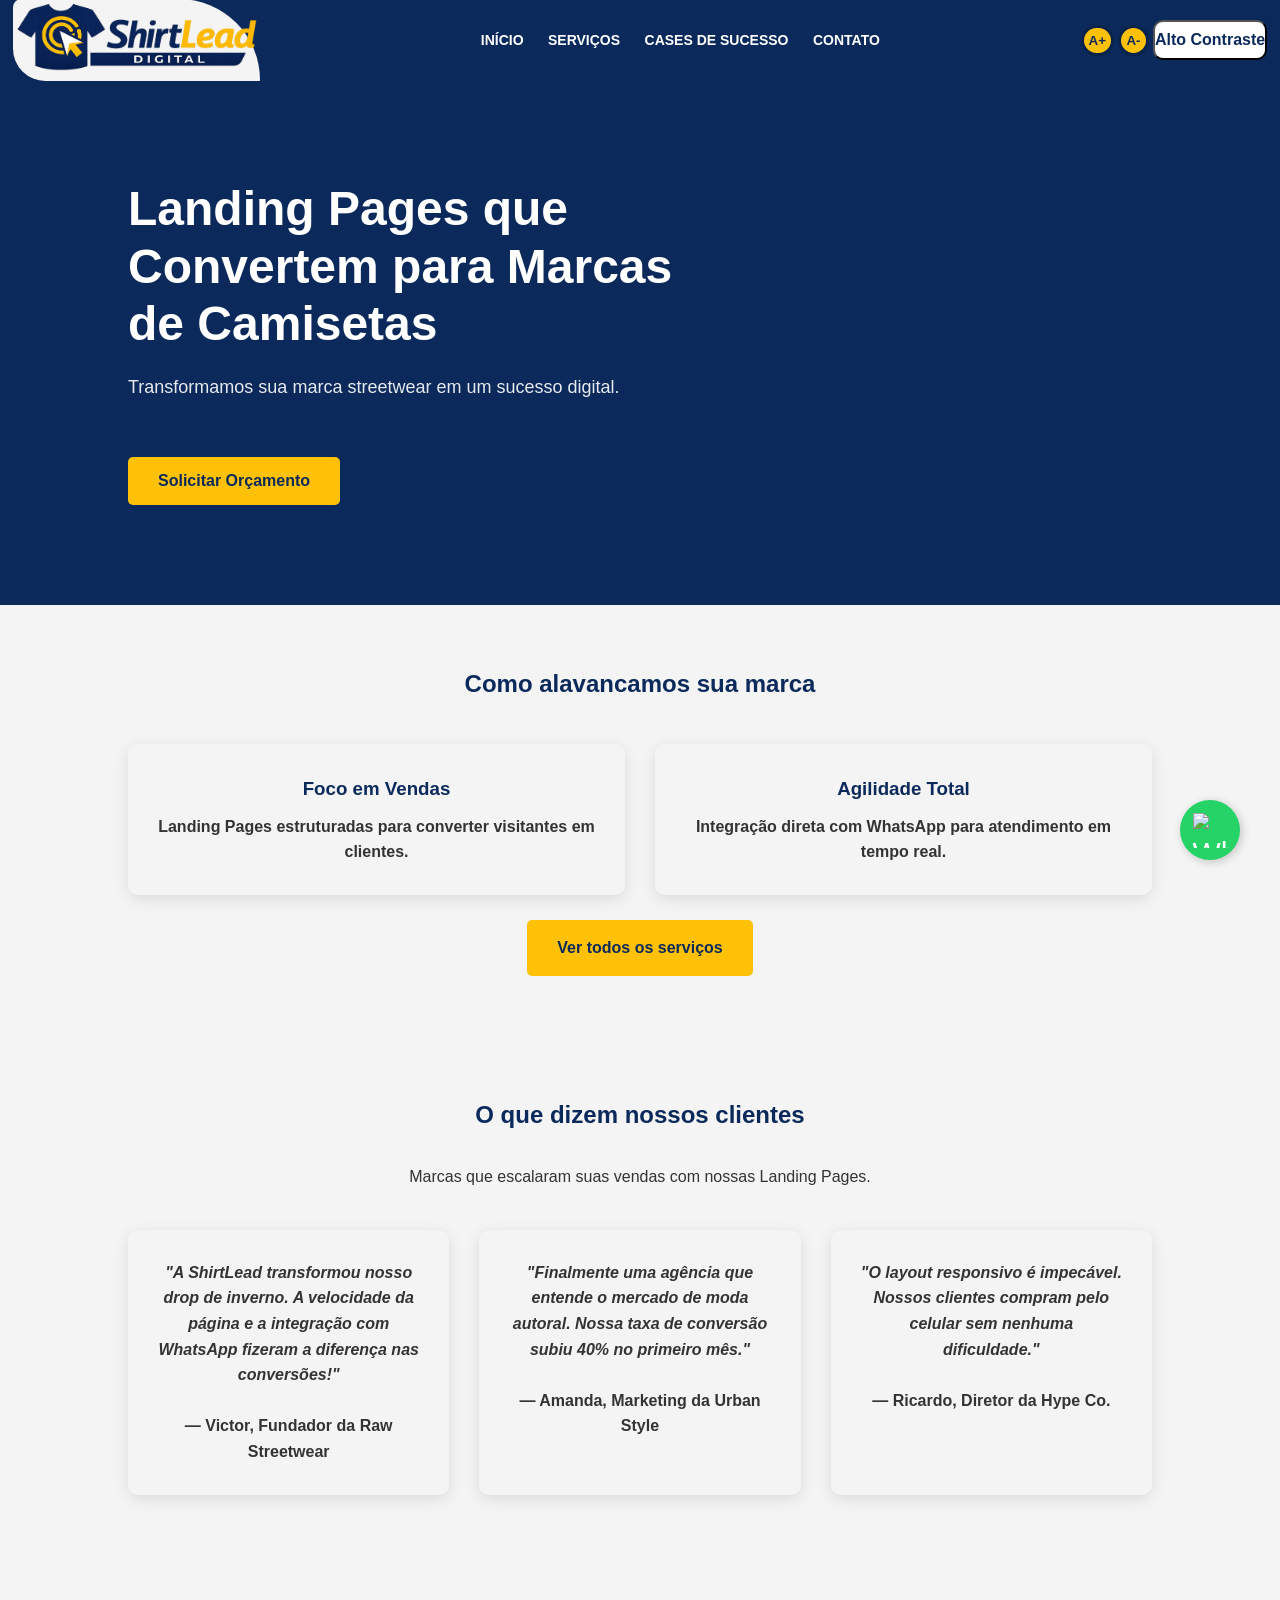
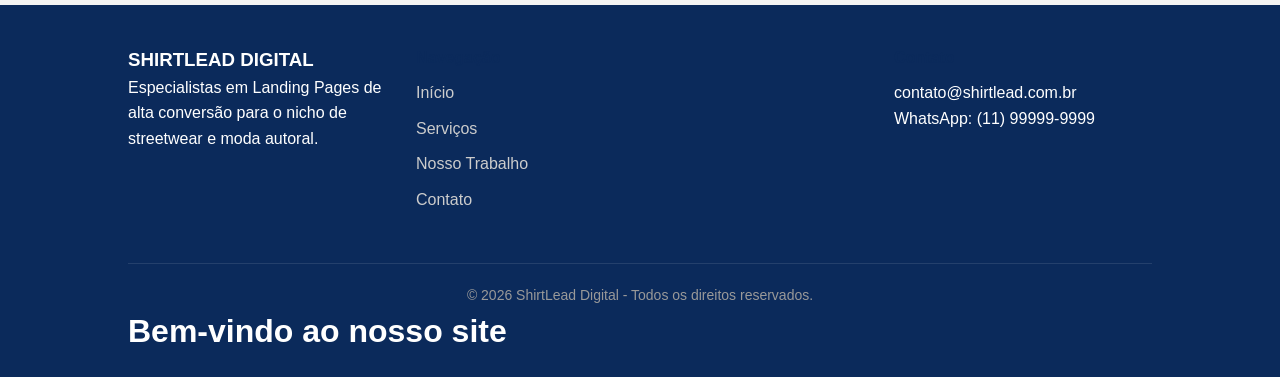
==== SLDidital/index.html @ f9d55420 "Add files via upload" ====
<!DOCTYPE html>
<html lang="pt-br">
<head>
    <link rel="stylesheet" href="css/style.css">
    <link rel="shortcut icon" href="img/SLD_icon.png" type="image/x-icon">
    <meta charset="UTF-8">
    <meta name="viewport" content="width=device-width, initial-scale=1.0">
    <meta name="description" content="Agência especializada em landing pages de alta conversão para marcas de camisetas, streetwear e drops exclusivos.">
    <title>ShirtLead Digital</title>

</head>
<body>
    <header>
    <div class="logo">
        <a href="index.html">
        <img src="img/SLD_LOGO.png" alt="Logomarca ShirtLead Digital" height="60" width="170"> 
        </a>
    </div>

        <nav>
            <a href="index.html">Início</a>
            <a href="servi.html">Serviços</a>
            <a href="port.html">Cases de Sucesso</a>
            <a href="cont.html">Contato</a>
        </nav>

    <div class="acessibilidade">
    <button id="btn1" onclick="tamanhoFonte('aumenta')">A+</button>
    <button id="btn2" onclick="tamanhoFonte()">A-</button>
    <button id="altocon" onclick="contraste()">Alto Contraste</button>
    </div>
    </header>

    <section class="hero">
        <h1>Landing Pages que Convertem para Marcas de Camisetas</h1>
        <p>Transformamos sua marca streetwear em um sucesso digital.</p>
        <br>
        <button href="cont.html" class="botao-amarelo">Solicitar Orçamento</button>
        
    </section>

<section class="secao">
    <h2>Como alavancamos sua marca</h2>
    <div class="grid">
        <div class="card2">
            <h3>Foco em Vendas</h3>
            <p>Landing Pages estruturadas para converter visitantes em clientes.</p>
        </div>
        <div class="card2">
            <h3>Agilidade Total</h3>
            <p>Integração direta com WhatsApp para atendimento em tempo real.</p>
        </div>
    </div>
    <br>
    <a href="servi.html" class="botao-amarelo">Ver todos os serviços</a>
</section>

<section class="secao">
    <h2>O que dizem nossos clientes</h2>
    <p>Marcas que escalaram suas vendas com nossas Landing Pages.</p>
    
    <div class="grid">
        <div class="card2">
            <p><em>"A ShirtLead transformou nosso drop de inverno. A velocidade da página e a integração com WhatsApp fizeram a diferença nas conversões!"</em></p>
            <br>
            <strong>— Victor, Fundador da Raw Streetwear</strong>
        </div>

        <div class="card2">
            <p><em>"Finalmente uma agência que entende o mercado de moda autoral. Nossa taxa de conversão subiu 40% no primeiro mês."</em></p>
            <br>
            <strong>— Amanda, Marketing da Urban Style</strong>
        </div>

        <div class="card2">
            <p><em>"O layout responsivo é impecável. Nossos clientes compram pelo celular sem nenhuma dificuldade."</em></p>
            <br>
            <strong>— Ricardo, Diretor da Hype Co.</strong>
        </div>
        
    </div>
</section>



    <footer>
    <div class="footer-content">
        <div class="footer-info">
            <h3>SHIRTLEAD DIGITAL</h3>
            <p>Especialistas em Landing Pages de alta conversão para o nicho de streetwear e moda autoral.</p>
        </div>
        
        <div class="footer-links">
            <h4>Navegação</h4>
            <a href="index.html">Início</a>
            <a href="servi.html">Serviços</a>
            <a href="port.html">Nosso Trabalho</a>
            <a href="cont.html">Contato</a>
            
        </div>

        <div class="footer-social">
            <h4>Contato</h4>
            <p>contato@shirtlead.com.br</p>
            <p>WhatsApp: (11) 99999-9999</p>
        </div>
    </div>
    <div class="footer-bottom">
        &copy; 2026 ShirtLead Digital - Todos os direitos reservados.
    </div>

    <a href="https://wa.me/5511999999999" class="whatsapp-float" target="_blank">
    <img src="https://upload.wikimedia.org/wikipedia/commons/6/6b/WhatsApp.svg" alt="WhatsApp"></a>


    <h1 id="titulo">Bem-vindo ao nosso site</h1>
    <script src="js/script.js"></script>
</body>
</html>
---- SLDidital/css/style.css ----
/* 1. RESET E CONFIGURAÇÕES GERAIS */
* {
    margin: 0;
    padding: 0;
    box-sizing: border-box;
    font-family: 'Segoe UI', Tahoma, Geneva, Verdana, sans-serif;
}

body {
    background-color: #f4f4f4;
    color: #333;
    line-height: 1.6;
}

/* 2. CABEÇALHO (HEADER) */
header {
    background-color: #0B2A5B; /* Azul do projeto */
    display: flex;
    justify-content: space-between;
    align-items: center;
    padding: 10px 1%; /* Ajuste o 5% para menor se quiser a logo mais no canto */
    height: 80px;
    position: sticky;
    top: 0;
    z-index: 1000;
}

header .logo img {
    height: 70px; /* Ajuste conforme necessário */
    width: auto;
}

.logo
{
    background-color: #f4f4f4;
    border: #f4f4f4 solid 2px;
    border-radius: 10px 100px 1px 40px;
}

header nav a {
    color: white;
    text-decoration: none;
    margin-left: 20px;
    font-weight: 600;
    font-size: 14px;
    text-transform: uppercase;
    transition: 0.3s;
}

header nav a:hover {
    color: #FFC107; /* Amarelo no hover */
}

/* 3. SEÇÃO HERO (PÁGINA INICIAL) */
.hero {
    background-color: #0B2A5B;
    color: white;
    padding: 100px 10%;
    text-align: left;
}

.hero h1 {
    font-size: 48px;
    max-width: 600px;
    line-height: 1.2;
    margin-bottom: 20px;
}

.hero p {
    font-size: 18px;
    max-width: 500px;
    margin-bottom: 30px;
    opacity: 0.9;
}

/* 4. BOTÕES */
.botao-amarelo {
    background-color: #FFC107;
    color: #0B2A5B;
    padding: 15px 30px;
    border: none;
    border-radius: 5px;
    font-weight: bold;
    font-size: 16px;
    cursor: pointer;
    text-decoration: none;
    display: inline-block;
    transition: 0.3s;
}

.botao-amarelo:hover {
    background-color: #e6af06;
    transform: translateY(-2px);
}

/* 5. SEÇÕES GERAIS (SERVIÇOS E PORTFÓLIO) */
.secao,.secao-apoio {
    padding: 60px 10%;
    text-align: center;
}

.secao h1, .secao h2,.secao-apoio h2, .port-end h3  {
    color: #0B2A5B;
    margin-bottom: 30px;
}

.card img {
    width: 100%;
    height: 250px;
    object-fit: cover;
    border-radius: 8px;
}

/* GRID DE CARDS */
.grid {
    display: grid;
    grid-template-columns: repeat(auto-fit, minmax(250px, 1fr));
    gap: 30px;
    margin-top: 40px;
}

.card {
    background: #FFC107;
    color: #0B2A5B;
    font-weight: bold;
    padding: 30px;
    border-radius: 10px;
    box-shadow: 0 4px 15px rgba(0,0,0,0.1);
    transition: 0.3s;
}

.card:hover {
    transform: translateY(-10px);
}

#btn1:hover {
    transform: translateY(-10px);
}
#btn2:hover {
    transform: translateY(-10px);
}

#altocon:hover {
    transform: none;
}
#altocon
{
    font-size: medium;
    font-weight: bolder;
    height: 40px;
    background: #FFFFFF;
    color: #0B2A5B;
    border-radius: 10px;
}


.card img {
    border-radius: 5px;
    margin-bottom: 15px;
}

.card h3,h4 {
    color: #0B2A5B;
    margin-bottom: 10px;
}
.card2
{

    font-weight: bold;
    padding: 30px;
    border-radius: 10px;
    box-shadow: 0 4px 15px rgba(0,0,0,0.1);
    transition: 0.3s;
}

#btn1,#btn2
{
    background: #FFC107;
    color: #0B2A5B;
    font-weight: bold;
    padding: 5px;
    border: #0a234b solid;
    border-radius: 50px;
    transition: 0.3s;
}


.card2:hover {
    transform: translateY(-10px);
}

.card2 img {
    border-radius: 5px;
    margin-bottom: 15px;
}

.card2 h3 {
    color: #0B2A5B;
    margin-bottom: 10px;
}

/* 6. FORMULÁRIO DE CONTATO */
form {
    background: white;
    padding: 40px;
    border-radius: 10px;
    box-shadow: 0 4px 15px rgba(0,0,0,0.1);
    max-width: 600px;
    margin: 0 auto;
}

form label {
    display: block;
    margin-bottom: 5px;
    font-weight: bold;
    color: #0B2A5B;
}

form input, form textarea {
    width: 100%;
    padding: 12px;
    margin-bottom: 20px;
    border: 1px solid #ccc;
    border-radius: 5px;
}

.port-end
{
    text-align: center;
    margin-top: 50px;
}

footer {
    background-color: #0B2A5B;
    color: white;
    padding: 40px 10% 20px 10%;
    margin-top: 50px;
}

.footer-content 
{
    display: flex;
    justify-content: space-between;
    flex-wrap: wrap;
    gap: 30px;
}

.footer-info, .footer-links 
{
    flex: 1;
    min-width: 200px;
}

.footer-social
{
    flex: 1;
    min-width: 200px;
    padding-left: 190px;
}

.footer-links a {
    display: block;
    color: #ccc;
    text-decoration: none;
    margin-bottom: 10px;
    transition: 0.3s;
}

.footer-links a:hover {
    color: #FFC107;
}

.footer-bottom {
    text-align: center;
    margin-top: 40px;
    padding-top: 20px;
    border-top: 1px solid rgba(255,255,255,0.1);
    font-size: 14px;
    color: #999;
}

.whatsapp-float {
    position: fixed;
    width: 60px;
    height: 60px;
    bottom: 40px;
    right: 40px;
    background-color: #25d366;
    color: #FFF;
    border-radius: 50px;
    text-align: center;
    font-size: 30px;
    box-shadow: 2px 2px 10px rgba(0, 0, 0, 0.2);
    z-index: 1000;
    display: flex;
    align-items: center;
    justify-content: center;
    transition: transform 0.3s ease;
}

.whatsapp-float:hover {
    transform: scale(1.1); /* Dá um leve aumento ao passar o mouse */
    background-color: #04b465;
}

.whatsapp-float img {
    width: 35px;
    height: 35px;
}

/* 7. RESPONSIVIDADE (CELULAR) */
@media (max-width: 768px) {
    .hero h1 { font-size: 32px; }
    header { flex-direction: column; height: auto; padding: 20px; }
    header nav { margin-top: 15px; }
    header nav a { margin: 0 10px; }
}


.titulo-site {
    font-size: 40px;
    text-align: center;
    color: #2c3e50;
    margin-top: 40px;
    font-weight: bold;
}

.subtitulo {
    font-size: 18px;
    text-align: center;
    color: #555;
    margin-top: 10px;
}
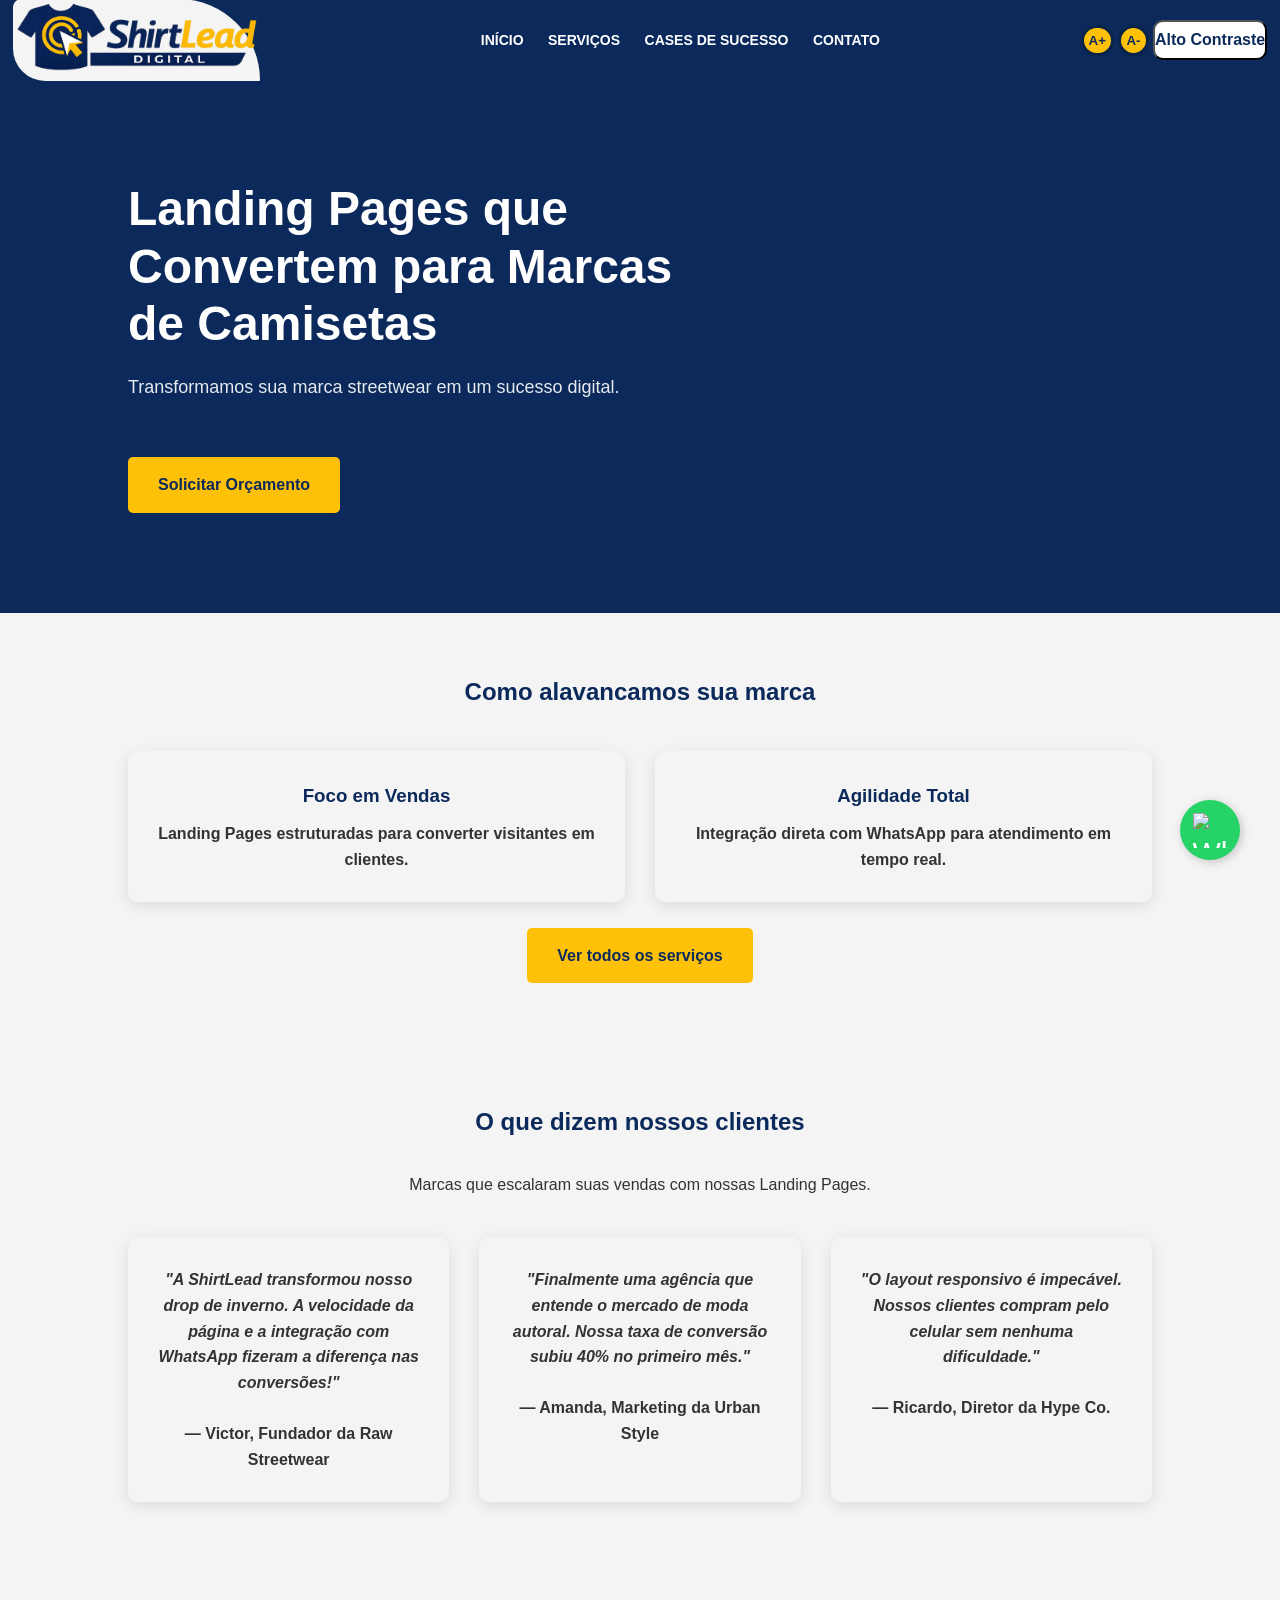
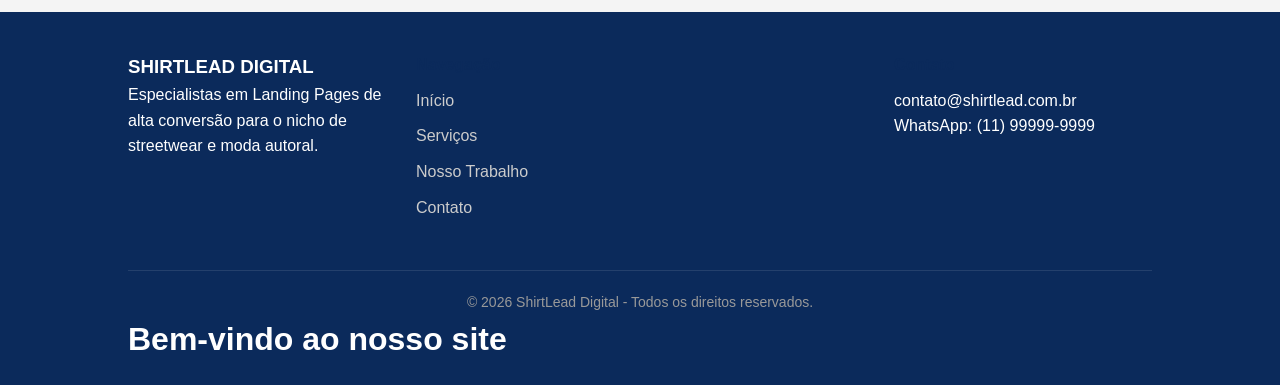
==== commit 32ed860e: "Add files via upload" ====
--- a/SLDidital/index.html
+++ b/SLDidital/index.html
@@ -4,6 +4,7 @@
     <link rel="stylesheet" href="css/style.css">
     <link rel="shortcut icon" href="img/SLD_icon.png" type="image/x-icon">
     <meta charset="UTF-8">
+    <meta name="keywords" content="landing page, marketing digital, streetwear, camisetas, conversão, tráfego pago">
     <meta name="viewport" content="width=device-width, initial-scale=1.0">
     <meta name="description" content="Agência especializada em landing pages de alta conversão para marcas de camisetas, streetwear e drops exclusivos.">
     <title>ShirtLead Digital</title>
@@ -35,7 +36,7 @@
         <h1>Landing Pages que Convertem para Marcas de Camisetas</h1>
         <p>Transformamos sua marca streetwear em um sucesso digital.</p>
         <br>
-        <button href="cont.html" class="botao-amarelo">Solicitar Orçamento</button>
+        <a href="cont.html" class="botao-amarelo">Solicitar Orçamento</a>
         
     </section>
 
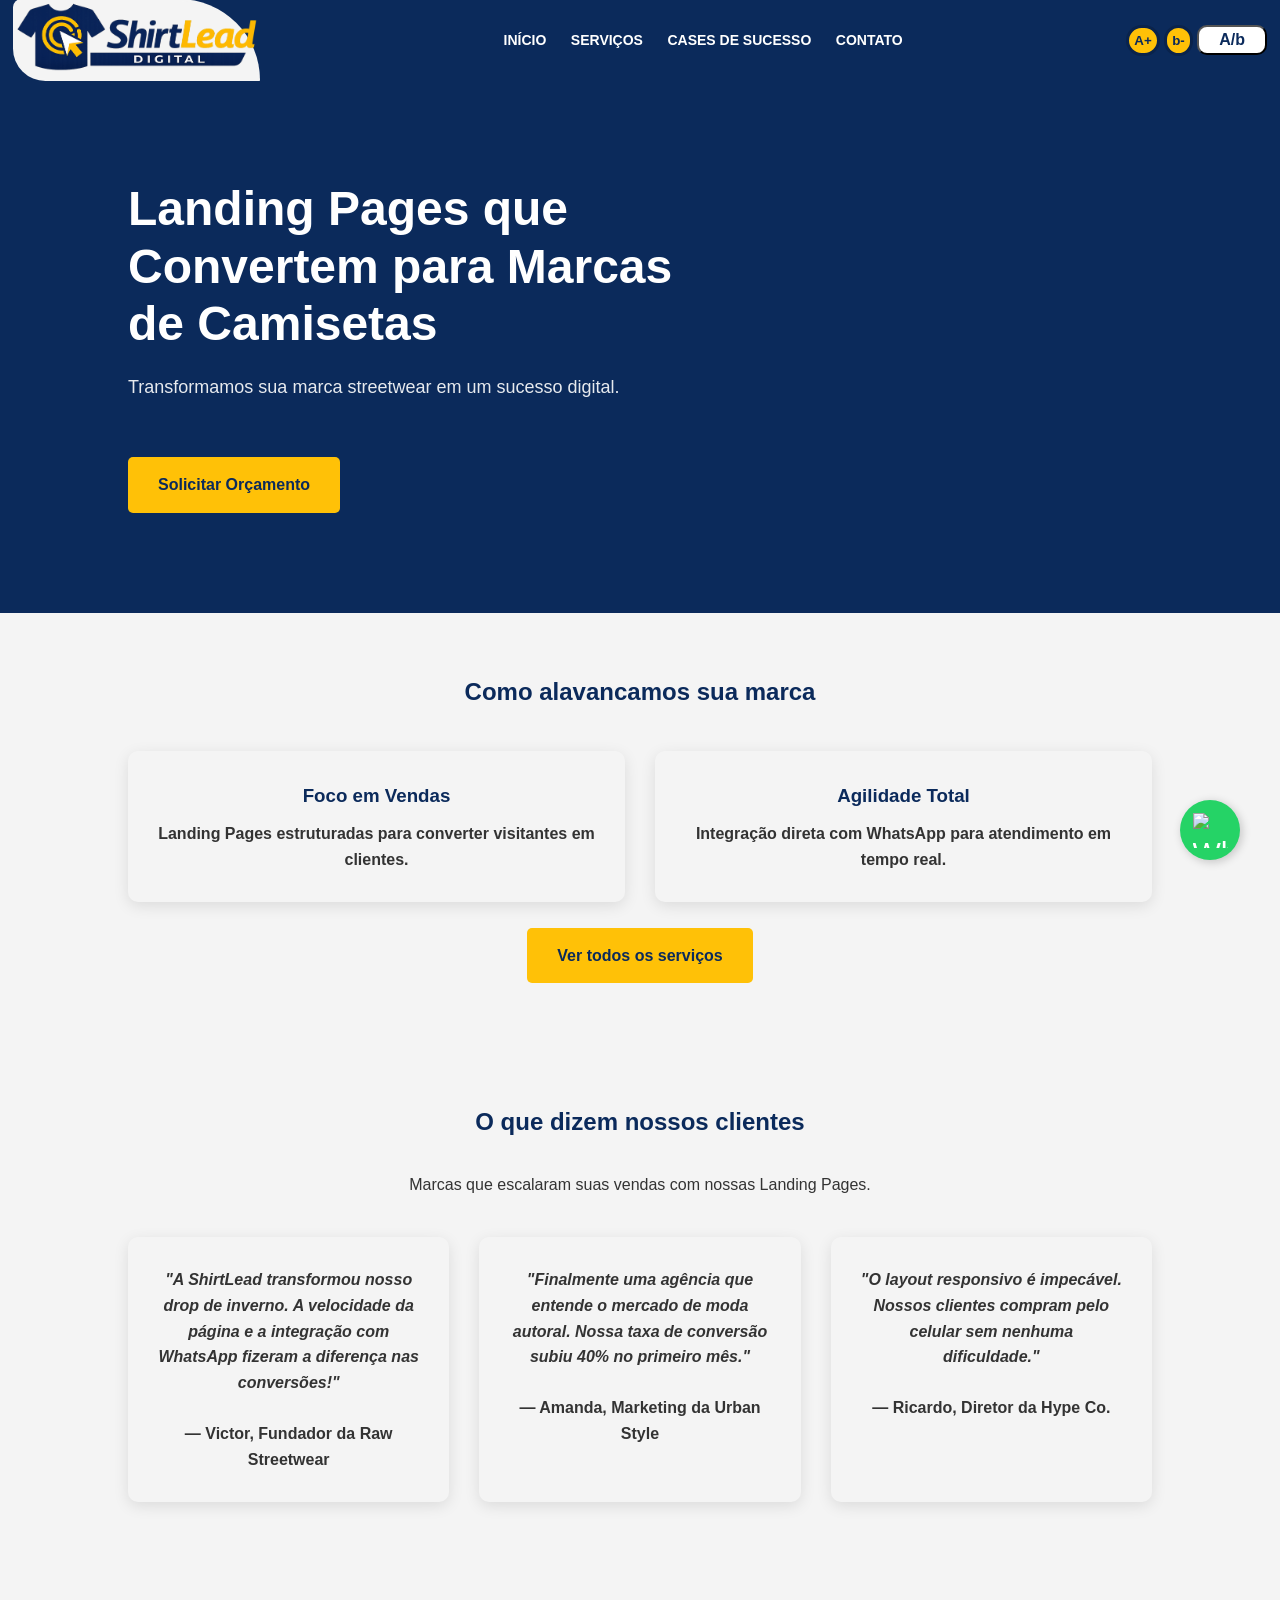
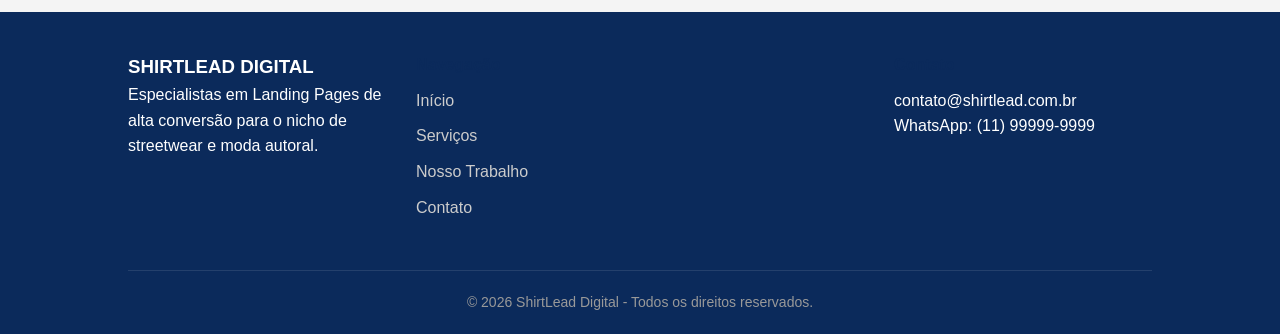
==== commit d096ad29: "Add files via upload" ====
--- a/SLDidital/index.html
+++ b/SLDidital/index.html
@@ -27,8 +27,8 @@
 
     <div class="acessibilidade">
     <button id="btn1" onclick="tamanhoFonte('aumenta')">A+</button>
-    <button id="btn2" onclick="tamanhoFonte()">A-</button>
-    <button id="altocon" onclick="contraste()">Alto Contraste</button>
+    <button id="btn2" onclick="tamanhoFonte()">b-</button>
+    <button id="altocon" onclick="contraste()">A/b</button>
     </div>
     </header>
 
@@ -114,7 +114,6 @@
     <img src="https://upload.wikimedia.org/wikipedia/commons/6/6b/WhatsApp.svg" alt="WhatsApp"></a>
 
 
-    <h1 id="titulo">Bem-vindo ao nosso site</h1>
     <script src="js/script.js"></script>
 </body>
 </html>
--- a/SLDidital/css/style.css
+++ b/SLDidital/css/style.css
@@ -147,7 +147,8 @@
 {
     font-size: medium;
     font-weight: bolder;
-    height: 40px;
+    height: 30px;
+    width: 70px;
     background: #FFFFFF;
     color: #0B2A5B;
     border-radius: 10px;
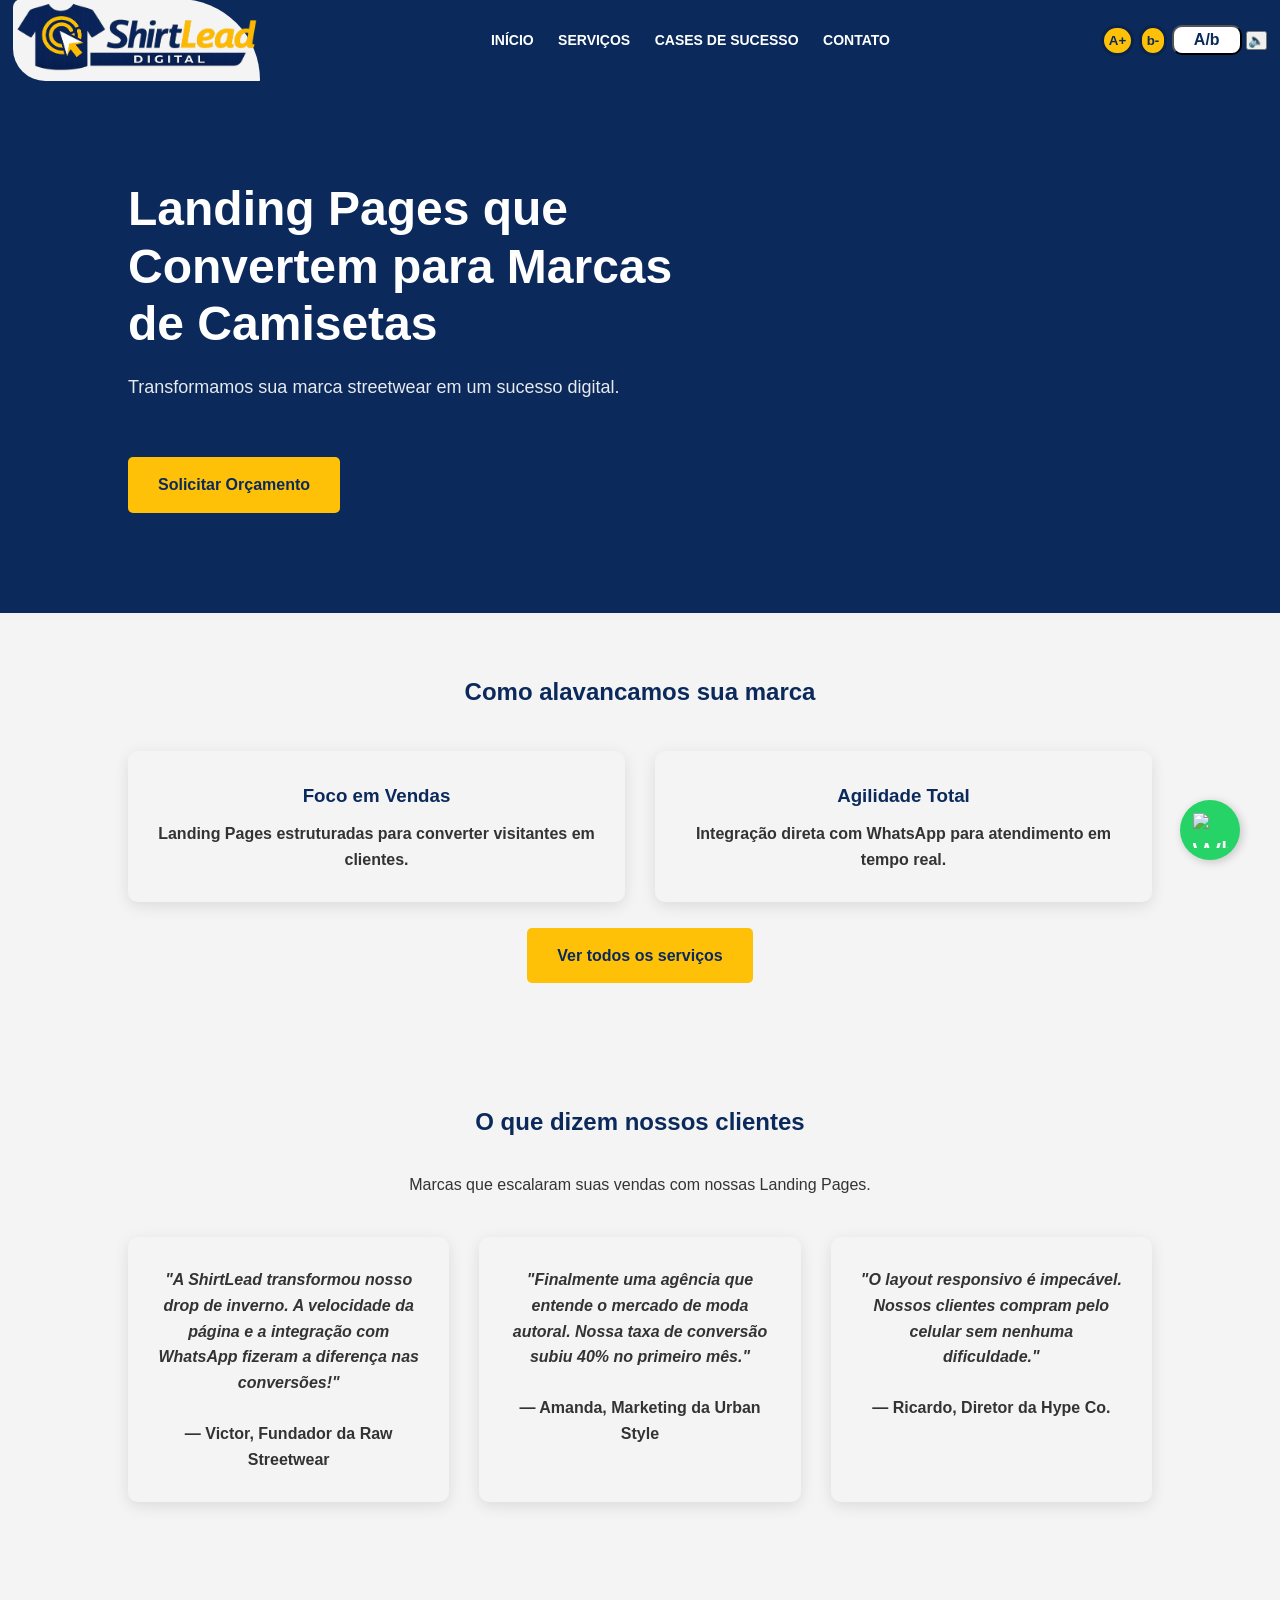
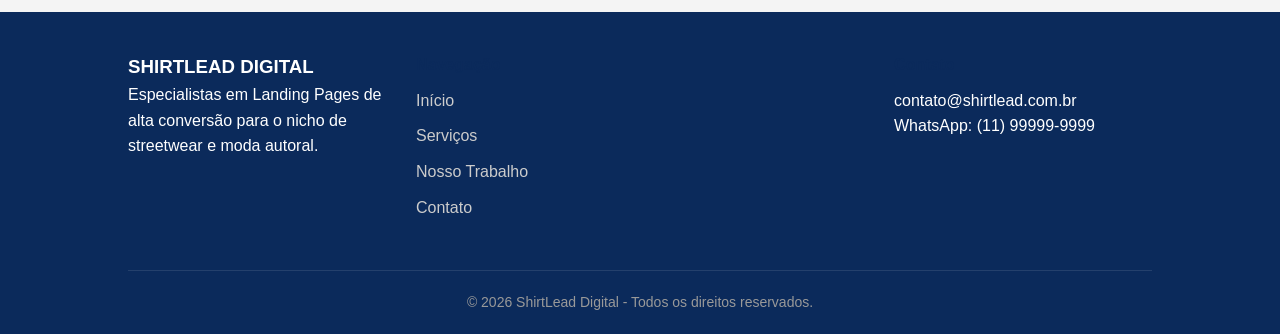
==== commit cc6e024b: "Add files via upload" ====
--- a/SLDidital/index.html
+++ b/SLDidital/index.html
@@ -29,6 +29,8 @@
     <button id="btn1" onclick="tamanhoFonte('aumenta')">A+</button>
     <button id="btn2" onclick="tamanhoFonte()">b-</button>
     <button id="altocon" onclick="contraste()">A/b</button>
+    <button id="readSite" onclick="readsiteBtn()">🔈</button>
+    
     </div>
     </header>
 
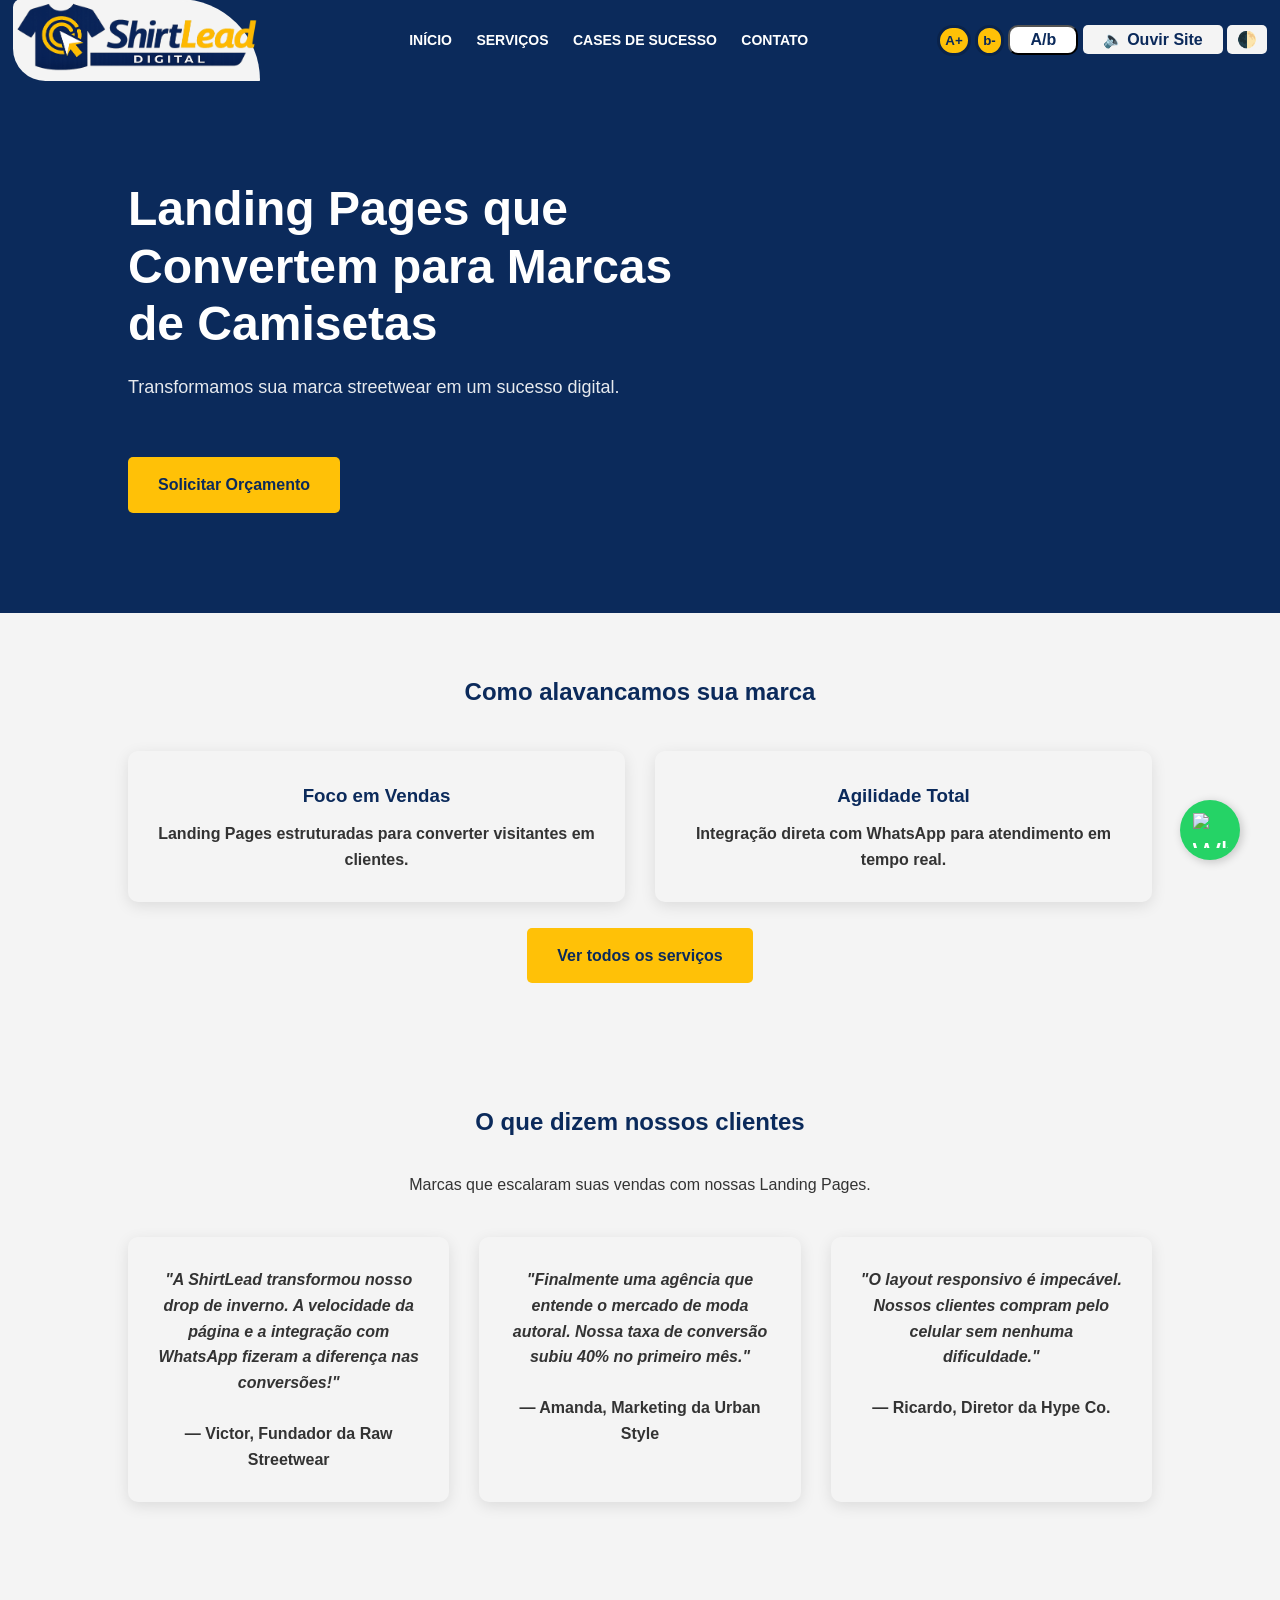
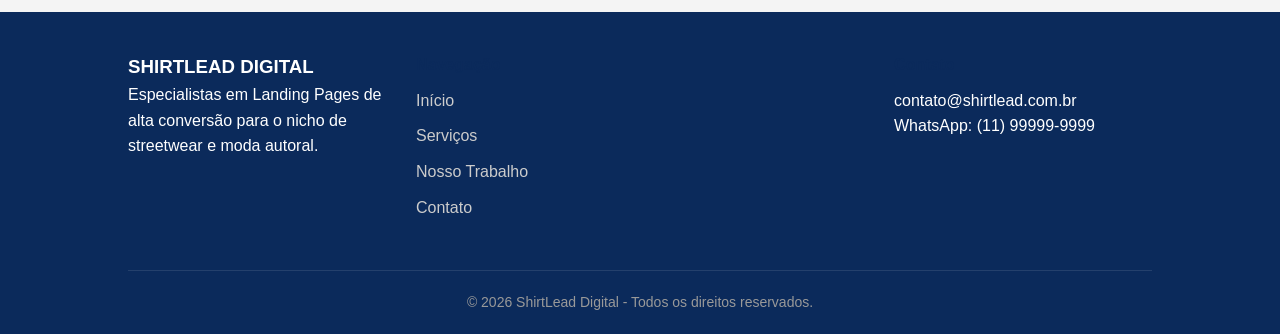
==== commit 533d13d6: "Add files via upload" ====
--- a/SLDidital/index.html
+++ b/SLDidital/index.html
@@ -11,6 +11,7 @@
 
 </head>
 <body>
+    <main>
     <header>
     <div class="logo">
         <a href="index.html">
@@ -28,8 +29,9 @@
     <div class="acessibilidade">
     <button id="btn1" onclick="tamanhoFonte('aumenta')">A+</button>
     <button id="btn2" onclick="tamanhoFonte()">b-</button>
-    <button id="altocon" onclick="contraste()">A/b</button>
-    <button id="readSite" onclick="readsiteBtn()">🔈</button>
+    <button id="altocon">A/b</button>
+    <button id="readSite" class="ouvir">🔈 Ouvir Site</button>
+    <button onclick="toggleContraste()" id="btnContraste">🌓</button>
     
     </div>
     </header>
@@ -83,6 +85,7 @@
         
     </div>
 </section>
+</main>
 
 
 
--- a/SLDidital/css/style.css
+++ b/SLDidital/css/style.css
@@ -152,6 +152,34 @@
     background: #FFFFFF;
     color: #0B2A5B;
     border-radius: 10px;
+}
+
+.ouvir
+{
+    background-color: #f4f4f4;
+    color: #0B2A5B;
+    padding: 5px 20px;
+    border: none;
+    border-radius: 5px;
+    font-weight: bold;
+    font-size: 16px;
+    cursor: pointer;
+    text-decoration: none;
+    display: inline-block;
+}
+
+#btnContraste
+{
+    background-color: #f4f4f4;
+    color: #0B2A5B;
+    padding: 5px 10px;
+    border: none;
+    border-radius: 5px;
+    font-weight: bold;
+    font-size: 16px;
+    cursor: pointer;
+    text-decoration: none;
+    display: inline-block;
 }
 
 
@@ -310,13 +338,99 @@
 }
 
 /* 7. RESPONSIVIDADE (CELULAR) */
+
 @media (max-width: 768px) {
-    .hero h1 { font-size: 32px; }
-    header { flex-direction: column; height: auto; padding: 20px; }
-    header nav { margin-top: 15px; }
-    header nav a { margin: 0 10px; }
-}
-
+    header {
+        display: flex !important;
+        flex-wrap: wrap !important;
+        flex-direction: row !important; /* Força ficar um ao lado do outro */
+        justify-content: space-between !important;
+        align-items: center !important;
+        height: auto !important;
+        padding: 10px 2% !important;
+    }
+
+    /* 1. Logo na Esquerda */
+    header .logo {
+        order: 1; /* Primeiro elemento */
+        flex: 0 0 40%; /* Ocupa 40% da largura */
+        max-width: 120px;
+    }
+
+    header .logo img {
+        height: 40px !important;
+        width: auto;
+    }
+
+    /* 2. Acessibilidade na Direita */
+    .acessibilidade {
+        order: 2; /* Segundo elemento, fica ao lado da logo */
+        flex: 0 0 55%; /* Ocupa o restante da linha */
+        display: flex !important;
+        justify-content: flex-end !important;
+        gap: 5px !important;
+    }
+
+    /* Diminuir botões para caberem na linha da logo */
+    .acessibilidade button, #altocon, #btnContraste {
+        width: 30px !important;
+        height: 30px !important;
+        padding: 0 !important;
+        font-size: 10px !important;
+        min-width: 30px !important;
+    }
+
+    /* 3. Nav em baixo (Linha nova) */
+    header nav {
+        order: 3; /* Vai para a linha de baixo */
+        flex: 0 0 100%; /* Ocupa 100% da largura, forçando a quebra */
+        display: flex !important;
+        justify-content: space-around !important;
+        margin-top: 15px !important;
+        border-top: 1px solid rgba(255,255,255,0.1);
+        padding-top: 10px;
+    }
+
+    header nav a {
+        font-size: 10px !important;
+        margin: 0 !important;
+    }
+
+    /* Esconder o botão de ouvir no mobile para não quebrar a linha */
+    #readSite { display: none !important; }
+
+    #readSite {
+    display: flex !important;
+    align-items: center;
+    justify-content: center;
+    width: 35px !important; /* Tamanho fixo circular */
+    height: 35px !important;
+    padding: 0 !important;
+    font-size: 16px !important; /* Aumenta o emoji para dar destaque */
+    border-radius: 50% !important;
+    background-color: #f4f4f4 !important;
+    color: transparent !important; /* Esconde o texto */
+    overflow: hidden;
+    position: relative;
+}
+
+/* 2. Garante que o Emoji de alto-falante fique visível e centralizado */
+#readSite::before {
+    content: "🔈";
+    color: #0B2A5B;
+    position: absolute;
+    left: 50%;
+    top: 50%;
+    transform: translate(-50%, -50%);
+    visibility: visible;
+}
+
+/* 3. Ajuste na div pai para caber mais um botão */
+.acessibilidade {
+    flex: 0 0 65% !important; /* Aumenta um pouco a área para caber o 5º botão */
+    gap: 4px !important;
+}
+}
 
 .titulo-site {
     font-size: 40px;
@@ -334,3 +448,101 @@
 }
 
 
+/* MODO ALTO CONTRASTE */
+.contraste {
+    background-color: #000 !important;
+    color: #FFF !important;
+}
+
+/* Força bordas em todos os elementos para dar profundidade no preto */
+.contraste * {
+    border-color: #FFFF00 !important; 
+}
+
+.contraste header,
+.contraste footer {
+    background-color: #000 !important;
+    border-bottom: 2px solid #FFFF00 !important;
+}
+
+/* Cards com bordas vibrantes */
+.contraste .card,
+.contraste .card2,
+.contraste form {
+    background-color: #000 !important;
+    color: #FFF !important;
+    border: 3px solid #FFFF00 !important; /* Amarelo Neon */
+    box-shadow: none !important; /* Sombras não funcionam bem em alto contraste */
+}
+
+/* Links e Botões */
+.contraste a {
+    color: #FFFF00 !important;
+    text-decoration: underline !important; /* Essencial para acessibilidade */
+}
+
+.contraste .botao-amarelo {
+    background-color: #FFFF00 !important;
+    color: #000 !important;
+    border: 2px solid #FFF !important;
+    font-weight: 900 !important;
+    text-transform: uppercase;
+}
+
+/* Ajuste das Imagens para não ofuscar */
+.contraste img {
+    filter: grayscale(100%) contrast(120%); /* Deixa as fotos das camisas em P&B dramático */
+    border: 1px solid #FFFF00 !important;
+}
+
+/* WhatsApp Float no Contraste */
+.contraste .whatsapp-float {
+    background-color: #FFFF00 !important;
+    color: #000 !important;
+    border: 2px solid #FFF !important;
+}
+
+.contraste .whatsapp-float img {
+    filter: invert(100%); /* Inverte o ícone para ficar visível no fundo amarelo */
+}
+
+/* Garante que o fundo azul do Hero e do Header sumam */
+.contraste .hero, 
+.contraste header, 
+.contraste footer,
+.contraste section,
+.contraste .secao {
+    background-color: #000 !important;
+    background-image: none !important; /* Remove gradientes se houver */
+    color: #FFF !important;
+    border-bottom: 2px solid #FFFF00 !important;
+}
+
+/* Ajusta os títulos que podem estar forçados em azul no CSS geral */
+.contraste h1, 
+.contraste h2, 
+.contraste h3,
+.contraste h4,
+.contraste .secao h1, 
+.contraste .secao h2 {
+    color: #FFFF00 !important; /* Títulos em Amarelo Neon para destaque */
+}
+
+/* Ajusta a logo para não sumir no fundo preto (opcional) */
+.contraste .logo
+{
+    background-color: #FFF !important; /* Cria um fundo branco para a logo no contraste */
+    border: 2px solid #FFFF00 !important;
+}
+
+/* Botões de A+ e A- no modo contraste */
+.contraste #btn1, 
+.contraste #btn2, 
+.contraste #altocon,
+.contraste #btnContraste,
+.contraste .ouvir {
+    background-color: #000 !important;
+    color: #FFFF00 !important;
+    border: 2px solid #FFFF00 !important;
+}
+
